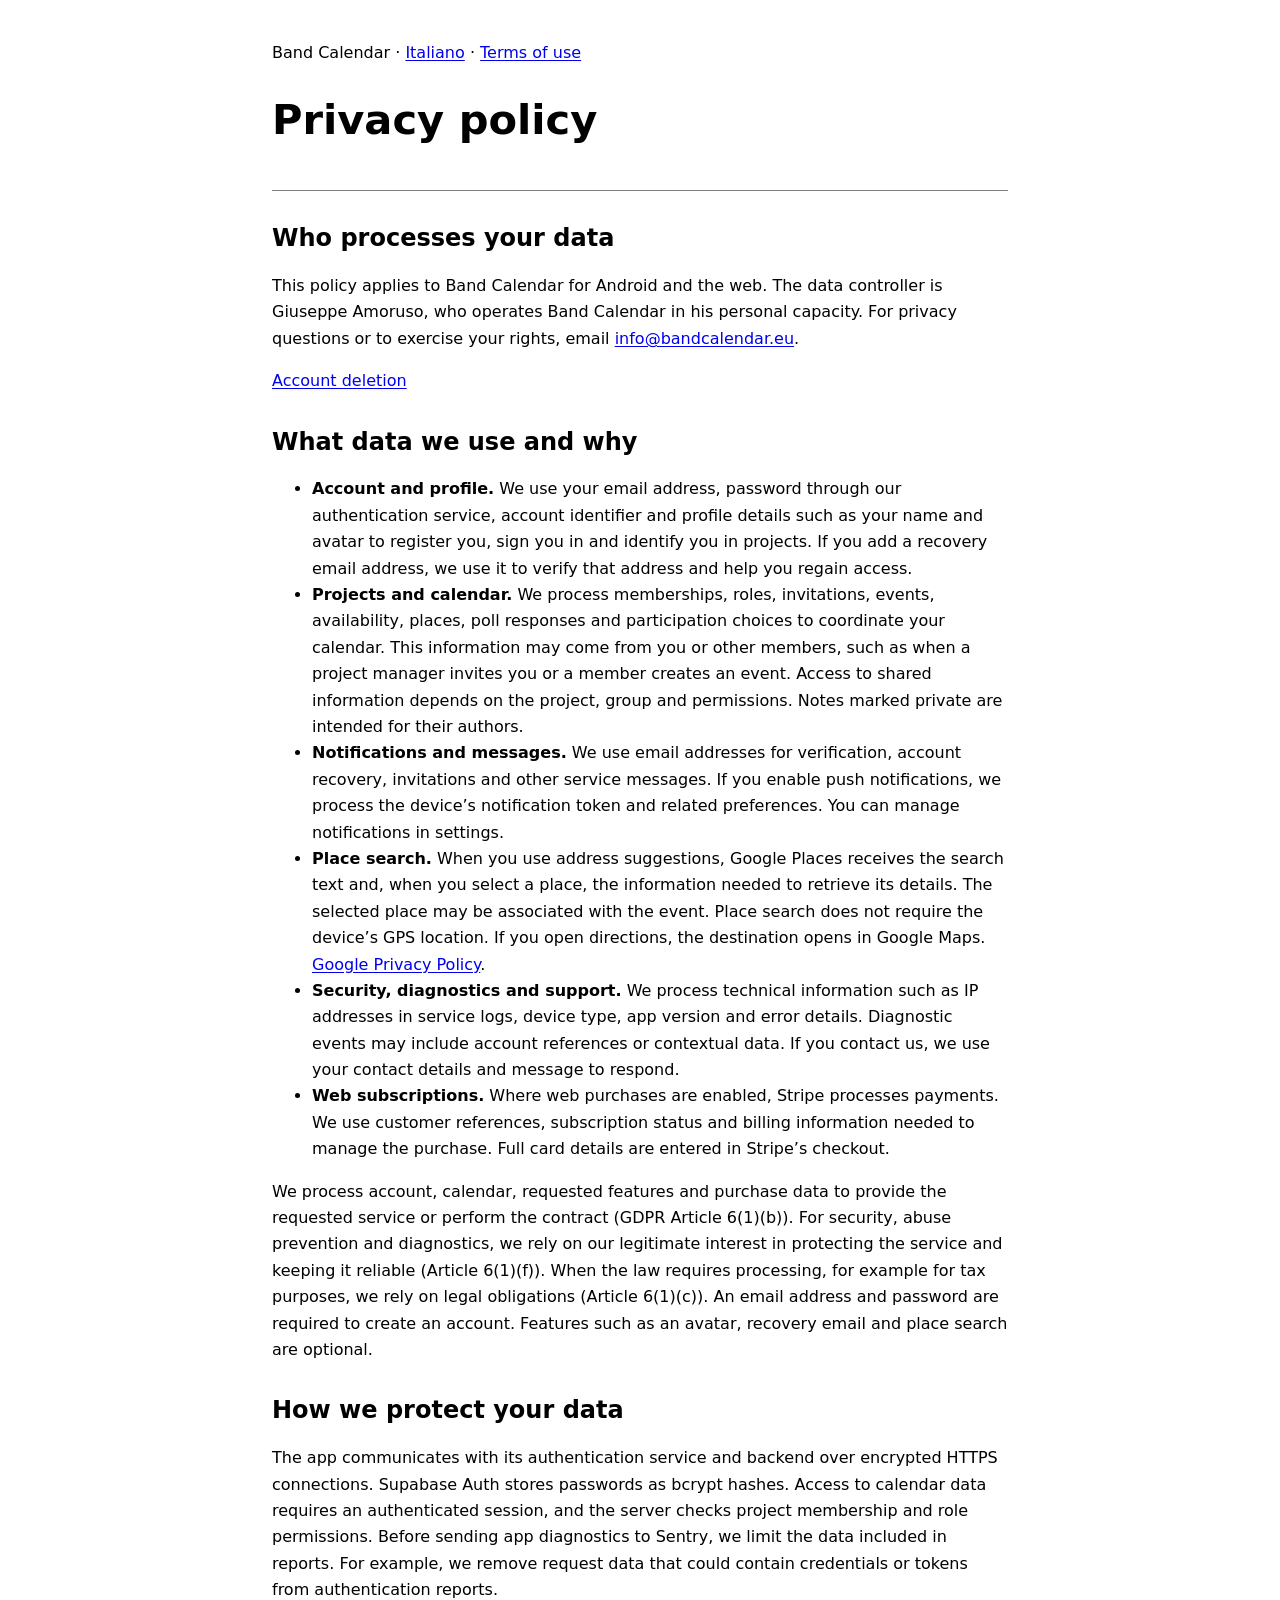
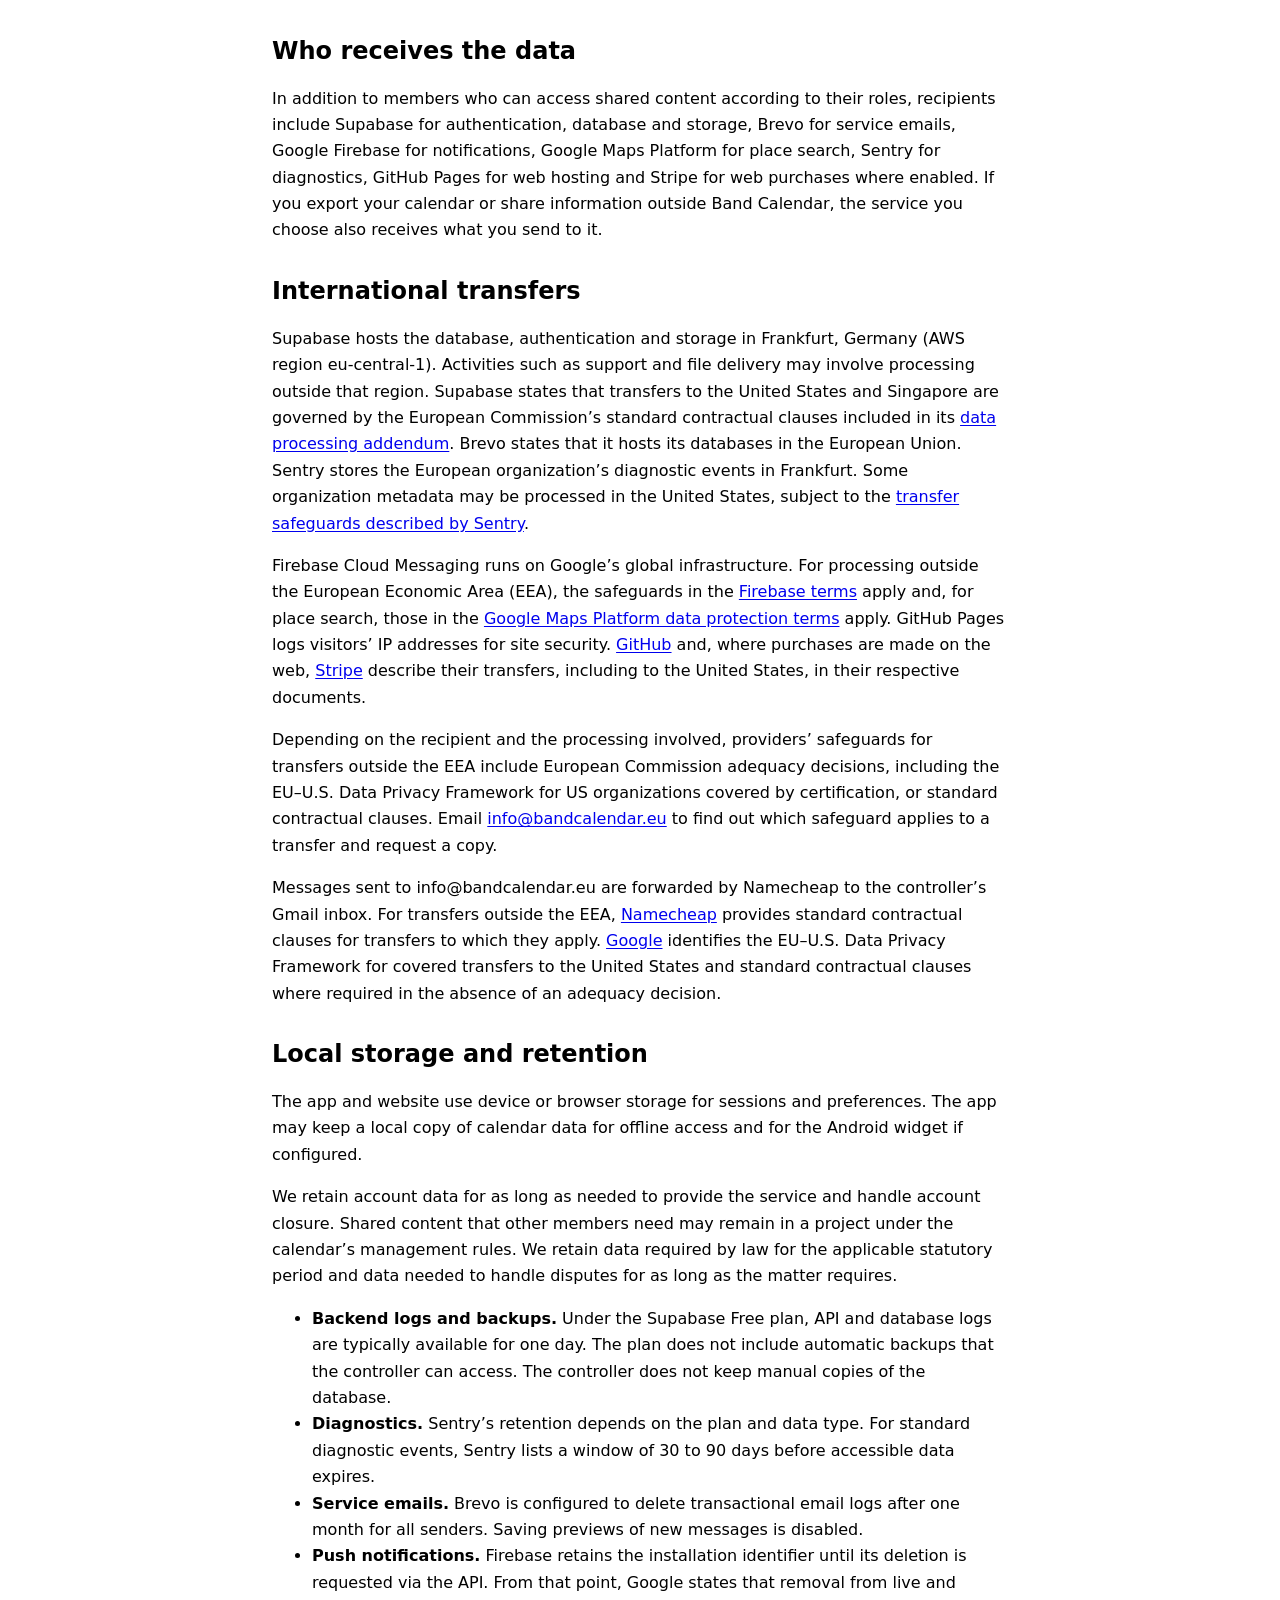
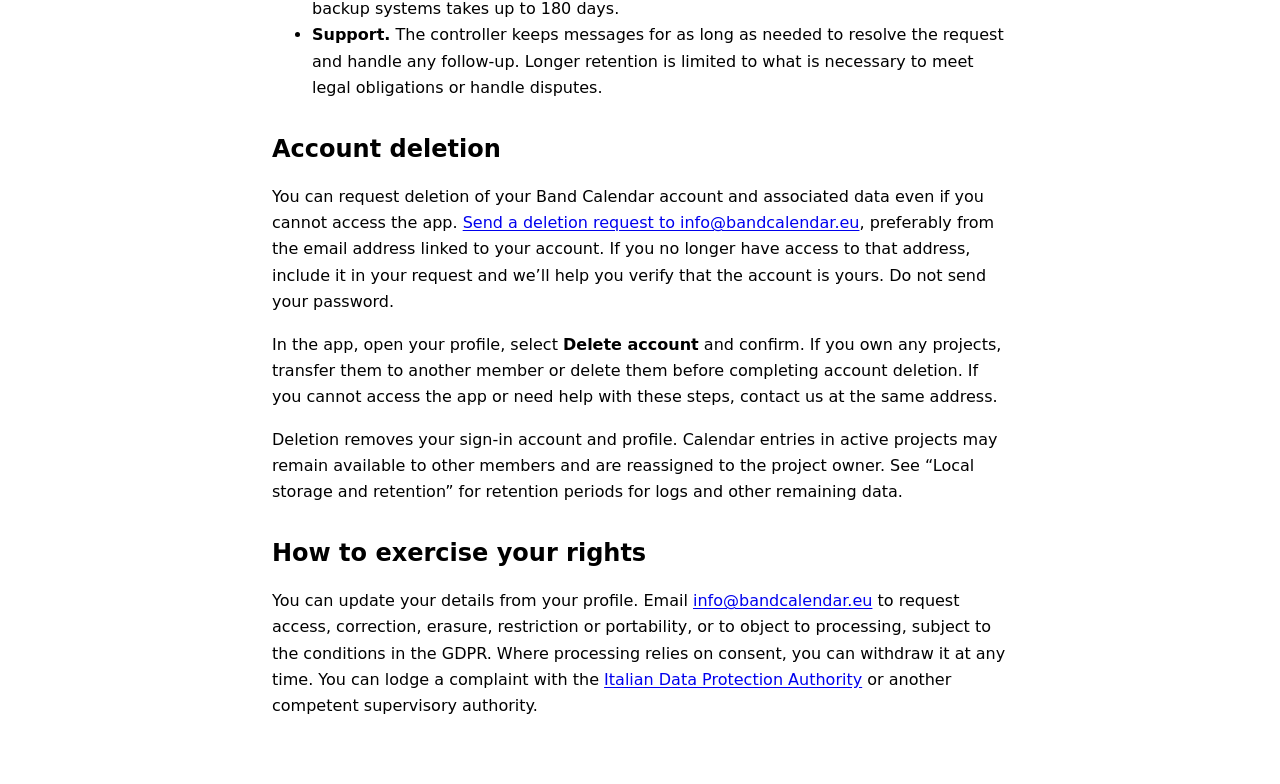
==== legal/en/privacy.html @ 67cb62e3 "🤖 Build manuale da GitHub Actions: 2026-11-13 13:24:49" ====
<!doctype html>
<html lang="en">
<head>
  <meta charset="utf-8">
  <meta name="viewport" content="width=device-width, initial-scale=1">
  <meta name="referrer" content="no-referrer">
  <title>Privacy policy | Band Calendar</title>
  <link rel="stylesheet" href="../legal.css">
</head>
<body>
  <header>
    <p>Band Calendar · <a href="../it/privacy.html" lang="it" hreflang="it">Italiano</a> · <a href="terms.html">Terms of use</a></p>
    <h1>Privacy policy</h1>
  </header>
  <main>
    <h2>Who processes your data</h2>
    <p>This policy applies to Band Calendar for Android and the web. The data controller is Giuseppe Amoruso, who operates Band Calendar in his personal capacity. For privacy questions or to exercise your rights, email <a href="mailto:info@bandcalendar.eu">info@bandcalendar.eu</a>.</p>
    <p><a href="#account-deletion">Account deletion</a></p>

    <h2>What data we use and why</h2>
    <ul>
      <li><strong>Account and profile.</strong> We use your email address, password through our authentication service, account identifier and profile details such as your name and avatar to register you, sign you in and identify you in projects. If you add a recovery email address, we use it to verify that address and help you regain access.</li>
      <li><strong>Projects and calendar.</strong> We process memberships, roles, invitations, events, availability, places, poll responses and participation choices to coordinate your calendar. This information may come from you or other members, such as when a project manager invites you or a member creates an event. Access to shared information depends on the project, group and permissions. Notes marked private are intended for their authors.</li>
      <li><strong>Notifications and messages.</strong> We use email addresses for verification, account recovery, invitations and other service messages. If you enable push notifications, we process the device’s notification token and related preferences. You can manage notifications in settings.</li>
      <li><strong>Place search.</strong> When you use address suggestions, Google Places receives the search text and, when you select a place, the information needed to retrieve its details. The selected place may be associated with the event. Place search does not require the device’s GPS location. If you open directions, the destination opens in Google Maps. <a href="https://policies.google.com/privacy?hl=en">Google Privacy Policy</a>.</li>
      <li><strong>Security, diagnostics and support.</strong> We process technical information such as IP addresses in service logs, device type, app version and error details. Diagnostic events may include account references or contextual data. If you contact us, we use your contact details and message to respond.</li>
      <li><strong>Web subscriptions.</strong> Where web purchases are enabled, Stripe processes payments. We use customer references, subscription status and billing information needed to manage the purchase. Full card details are entered in Stripe’s checkout.</li>
    </ul>
    <p>We process account, calendar, requested features and purchase data to provide the requested service or perform the contract (GDPR Article 6(1)(b)). For security, abuse prevention and diagnostics, we rely on our legitimate interest in protecting the service and keeping it reliable (Article 6(1)(f)). When the law requires processing, for example for tax purposes, we rely on legal obligations (Article 6(1)(c)). An email address and password are required to create an account. Features such as an avatar, recovery email and place search are optional.</p>

    <h2>How we protect your data</h2>
    <p>The app communicates with its authentication service and backend over encrypted HTTPS connections. Supabase Auth stores passwords as bcrypt hashes. Access to calendar data requires an authenticated session, and the server checks project membership and role permissions. Before sending app diagnostics to Sentry, we limit the data included in reports. For example, we remove request data that could contain credentials or tokens from authentication reports.</p>

    <h2>Who receives the data</h2>
    <p>In addition to members who can access shared content according to their roles, recipients include Supabase for authentication, database and storage, Brevo for service emails, Google Firebase for notifications, Google Maps Platform for place search, Sentry for diagnostics, GitHub Pages for web hosting and Stripe for web purchases where enabled. If you export your calendar or share information outside Band Calendar, the service you choose also receives what you send to it.</p>
    <h2>International transfers</h2>
    <p>Supabase hosts the database, authentication and storage in Frankfurt, Germany (AWS region eu-central-1). Activities such as support and file delivery may involve processing outside that region. Supabase states that transfers to the United States and Singapore are governed by the European Commission’s standard contractual clauses included in its <a href="https://supabase.com/legal/customer-resources/data-processing-addendum">data processing addendum</a>. Brevo states that it hosts its databases in the European Union. Sentry stores the European organization’s diagnostic events in Frankfurt. Some organization metadata may be processed in the United States, subject to the <a href="https://sentry.io/trust/">transfer safeguards described by Sentry</a>.</p>
    <p>Firebase Cloud Messaging runs on Google’s global infrastructure. For processing outside the European Economic Area (EEA), the safeguards in the <a href="https://firebase.google.com/terms/data-processing-terms">Firebase terms</a> apply and, for place search, those in the <a href="https://cloud.google.com/maps-platform/terms/maps-controller-terms">Google Maps Platform data protection terms</a> apply. GitHub Pages logs visitors’ IP addresses for site security. <a href="https://docs.github.com/en/site-policy/privacy-policies/github-general-privacy-statement#international-data-transfers">GitHub</a> and, where purchases are made on the web, <a href="https://stripe.com/legal/dta">Stripe</a> describe their transfers, including to the United States, in their respective documents.</p>
    <p>Depending on the recipient and the processing involved, providers’ safeguards for transfers outside the EEA include European Commission adequacy decisions, including the EU–U.S. Data Privacy Framework for US organizations covered by certification, or standard contractual clauses. Email <a href="mailto:info@bandcalendar.eu">info@bandcalendar.eu</a> to find out which safeguard applies to a transfer and request a copy.</p>
    <p>Messages sent to info@bandcalendar.eu are forwarded by Namecheap to the controller’s Gmail inbox. For transfers outside the EEA, <a href="https://www.namecheap.com/legal/universal/data-processing-addendum/">Namecheap</a> provides standard contractual clauses for transfers to which they apply. <a href="https://policies.google.com/privacy/frameworks?hl=en">Google</a> identifies the EU–U.S. Data Privacy Framework for covered transfers to the United States and standard contractual clauses where required in the absence of an adequacy decision.</p>

    <h2>Local storage and retention</h2>
    <p>The app and website use device or browser storage for sessions and preferences. The app may keep a local copy of calendar data for offline access and for the Android widget if configured.</p>
    <p>We retain account data for as long as needed to provide the service and handle account closure. Shared content that other members need may remain in a project under the calendar’s management rules. We retain data required by law for the applicable statutory period and data needed to handle disputes for as long as the matter requires.</p>
    <ul>
      <li><strong>Backend logs and backups.</strong> Under the Supabase Free plan, API and database logs are typically available for one day. The plan does not include automatic backups that the controller can access. The controller does not keep manual copies of the database.</li>
      <li><strong>Diagnostics.</strong> Sentry’s retention depends on the plan and data type. For standard diagnostic events, Sentry lists a window of 30 to 90 days before accessible data expires.</li>
      <li><strong>Service emails.</strong> Brevo is configured to delete transactional email logs after one month for all senders. Saving previews of new messages is disabled.</li>
      <li><strong>Push notifications.</strong> Firebase retains the installation identifier until its deletion is requested via the API. From that point, Google states that removal from live and backup systems takes up to 180 days.</li>
      <li><strong>Support.</strong> The controller keeps messages for as long as needed to resolve the request and handle any follow-up. Longer retention is limited to what is necessary to meet legal obligations or handle disputes.</li>
    </ul>

    <h2 id="account-deletion">Account deletion</h2>
    <p>You can request deletion of your Band Calendar account and associated data even if you cannot access the app. <a href="mailto:info@bandcalendar.eu?subject=Band%20Calendar%20-%20Account%20deletion">Send a deletion request to info@bandcalendar.eu</a>, preferably from the email address linked to your account. If you no longer have access to that address, include it in your request and we’ll help you verify that the account is yours. Do not send your password.</p>
    <p>In the app, open your profile, select <strong>Delete account</strong> and confirm. If you own any projects, transfer them to another member or delete them before completing account deletion. If you cannot access the app or need help with these steps, contact us at the same address.</p>
    <p>Deletion removes your sign-in account and profile. Calendar entries in active projects may remain available to other members and are reassigned to the project owner. See “Local storage and retention” for retention periods for logs and other remaining data.</p>

    <h2>How to exercise your rights</h2>
    <p>You can update your details from your profile. Email <a href="mailto:info@bandcalendar.eu">info@bandcalendar.eu</a> to request access, correction, erasure, restriction or portability, or to object to processing, subject to the conditions in the GDPR. Where processing relies on consent, you can withdraw it at any time. You can lodge a complaint with the <a href="https://www.garanteprivacy.it/">Italian Data Protection Authority</a> or another competent supervisory authority.</p>
  </main>
</body>
</html>
---- legal/legal.css ----
:root {
  color-scheme: light dark;
  font-family: system-ui, sans-serif;
  line-height: 1.65;
}

body {
  margin: 0 auto;
  max-width: 46rem;
  padding: 1.5rem clamp(1rem, 5vw, 3rem) 3rem;
}

header {
  border-bottom: 1px solid GrayText;
  padding-bottom: 1rem;
}

h1, h2 {
  line-height: 1.25;
}

h1 {
  font-size: clamp(1.8rem, 5vw, 2.6rem);
}

h2 {
  margin-top: 2rem;
}

a {
  text-underline-offset: 0.15em;
}

a:focus-visible {
  outline: 2px solid currentColor;
  outline-offset: 3px;
}
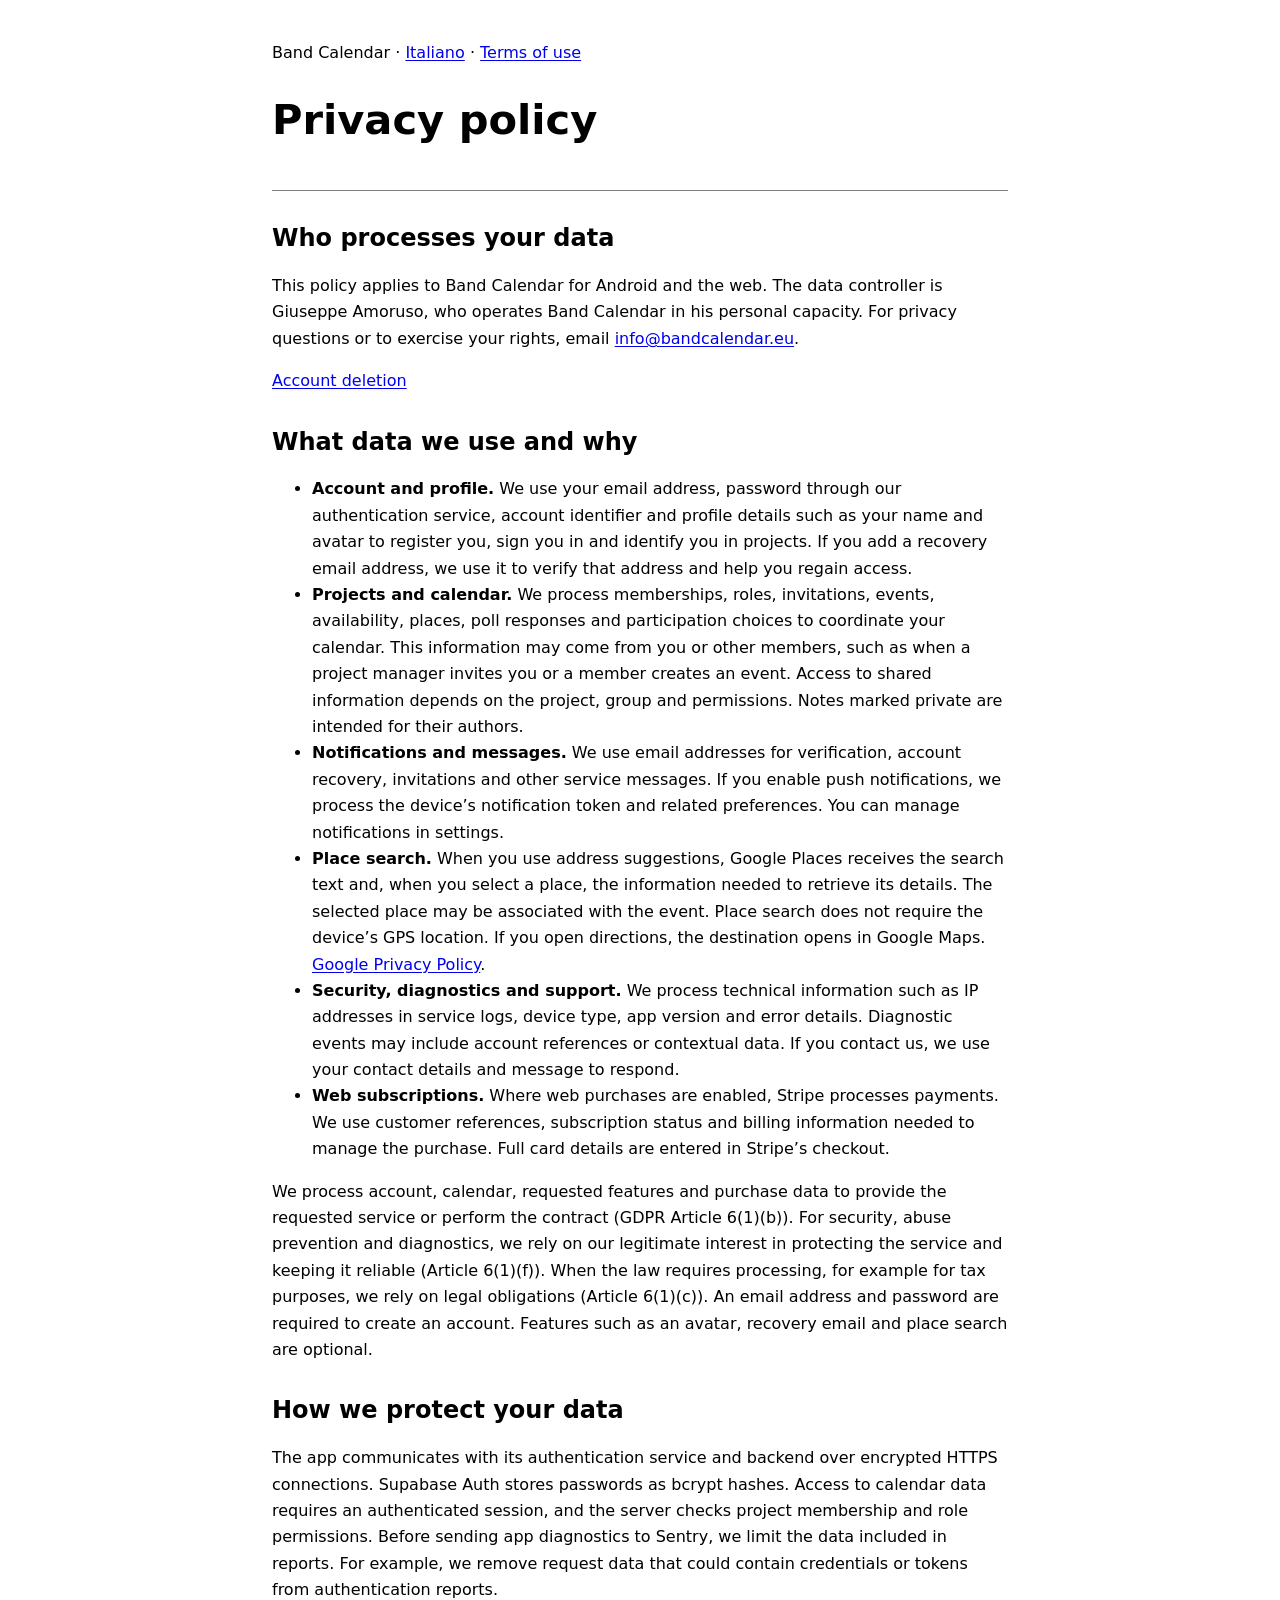
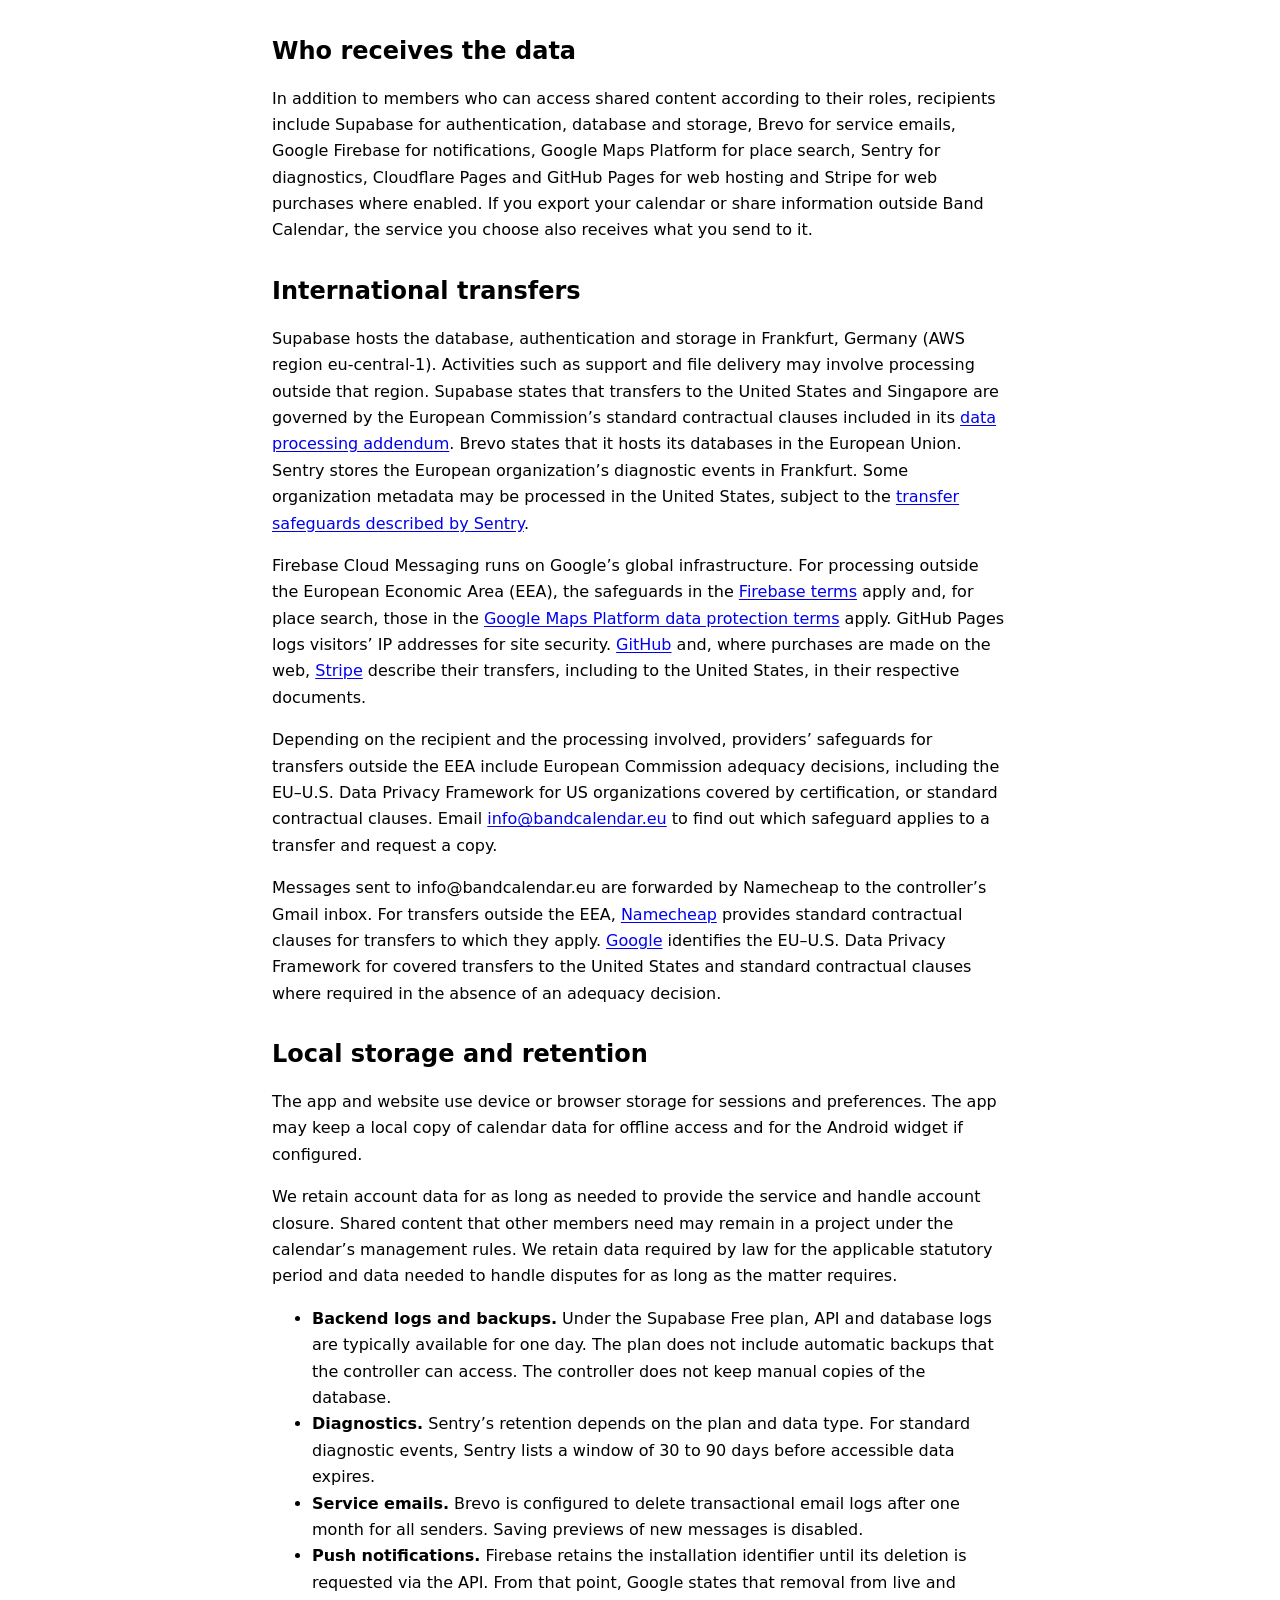
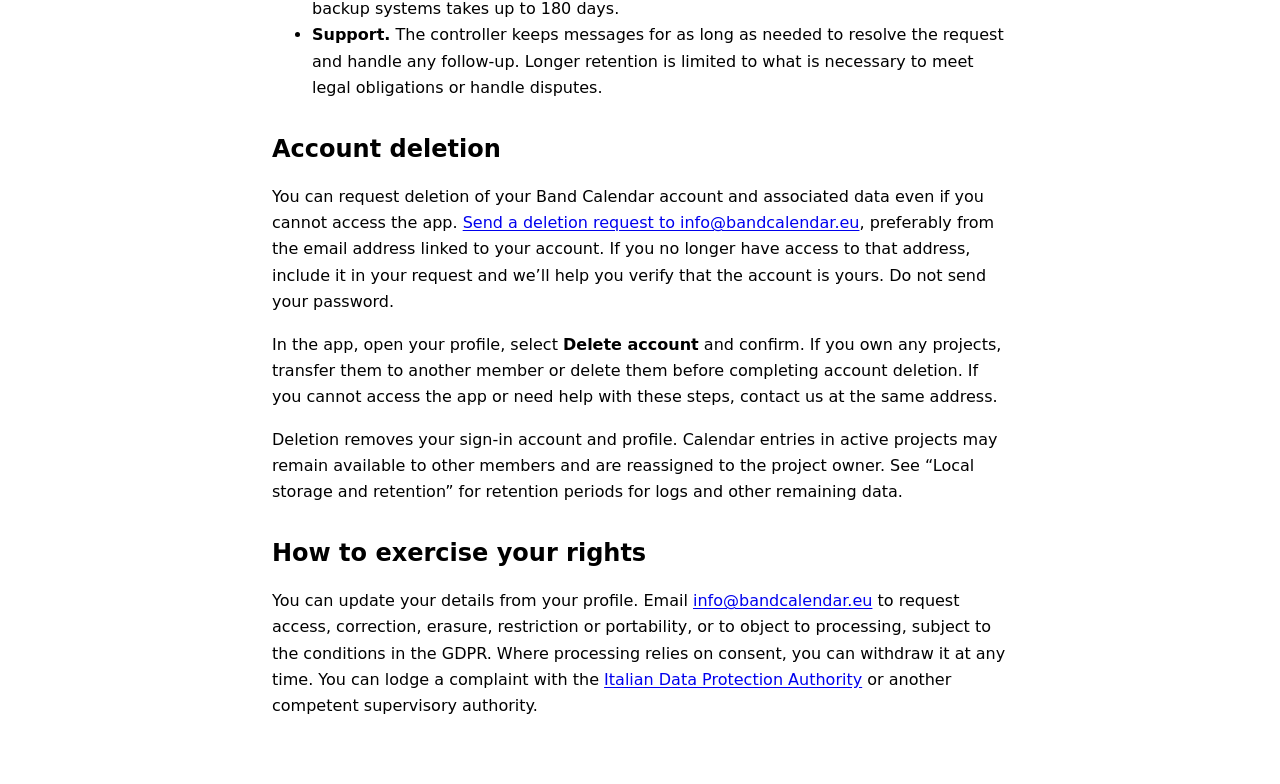
==== commit f124272a: "🤖 Build manuale da GitHub Actions: 2026-11-27 13:59:40" ====
--- a/legal/en/privacy.html
+++ b/legal/en/privacy.html
@@ -32,7 +32,7 @@
     <p>The app communicates with its authentication service and backend over encrypted HTTPS connections. Supabase Auth stores passwords as bcrypt hashes. Access to calendar data requires an authenticated session, and the server checks project membership and role permissions. Before sending app diagnostics to Sentry, we limit the data included in reports. For example, we remove request data that could contain credentials or tokens from authentication reports.</p>
 
     <h2>Who receives the data</h2>
-    <p>In addition to members who can access shared content according to their roles, recipients include Supabase for authentication, database and storage, Brevo for service emails, Google Firebase for notifications, Google Maps Platform for place search, Sentry for diagnostics, GitHub Pages for web hosting and Stripe for web purchases where enabled. If you export your calendar or share information outside Band Calendar, the service you choose also receives what you send to it.</p>
+    <p>In addition to members who can access shared content according to their roles, recipients include Supabase for authentication, database and storage, Brevo for service emails, Google Firebase for notifications, Google Maps Platform for place search, Sentry for diagnostics, Cloudflare Pages and GitHub Pages for web hosting and Stripe for web purchases where enabled. If you export your calendar or share information outside Band Calendar, the service you choose also receives what you send to it.</p>
     <h2>International transfers</h2>
     <p>Supabase hosts the database, authentication and storage in Frankfurt, Germany (AWS region eu-central-1). Activities such as support and file delivery may involve processing outside that region. Supabase states that transfers to the United States and Singapore are governed by the European Commission’s standard contractual clauses included in its <a href="https://supabase.com/legal/customer-resources/data-processing-addendum">data processing addendum</a>. Brevo states that it hosts its databases in the European Union. Sentry stores the European organization’s diagnostic events in Frankfurt. Some organization metadata may be processed in the United States, subject to the <a href="https://sentry.io/trust/">transfer safeguards described by Sentry</a>.</p>
     <p>Firebase Cloud Messaging runs on Google’s global infrastructure. For processing outside the European Economic Area (EEA), the safeguards in the <a href="https://firebase.google.com/terms/data-processing-terms">Firebase terms</a> apply and, for place search, those in the <a href="https://cloud.google.com/maps-platform/terms/maps-controller-terms">Google Maps Platform data protection terms</a> apply. GitHub Pages logs visitors’ IP addresses for site security. <a href="https://docs.github.com/en/site-policy/privacy-policies/github-general-privacy-statement#international-data-transfers">GitHub</a> and, where purchases are made on the web, <a href="https://stripe.com/legal/dta">Stripe</a> describe their transfers, including to the United States, in their respective documents.</p>
